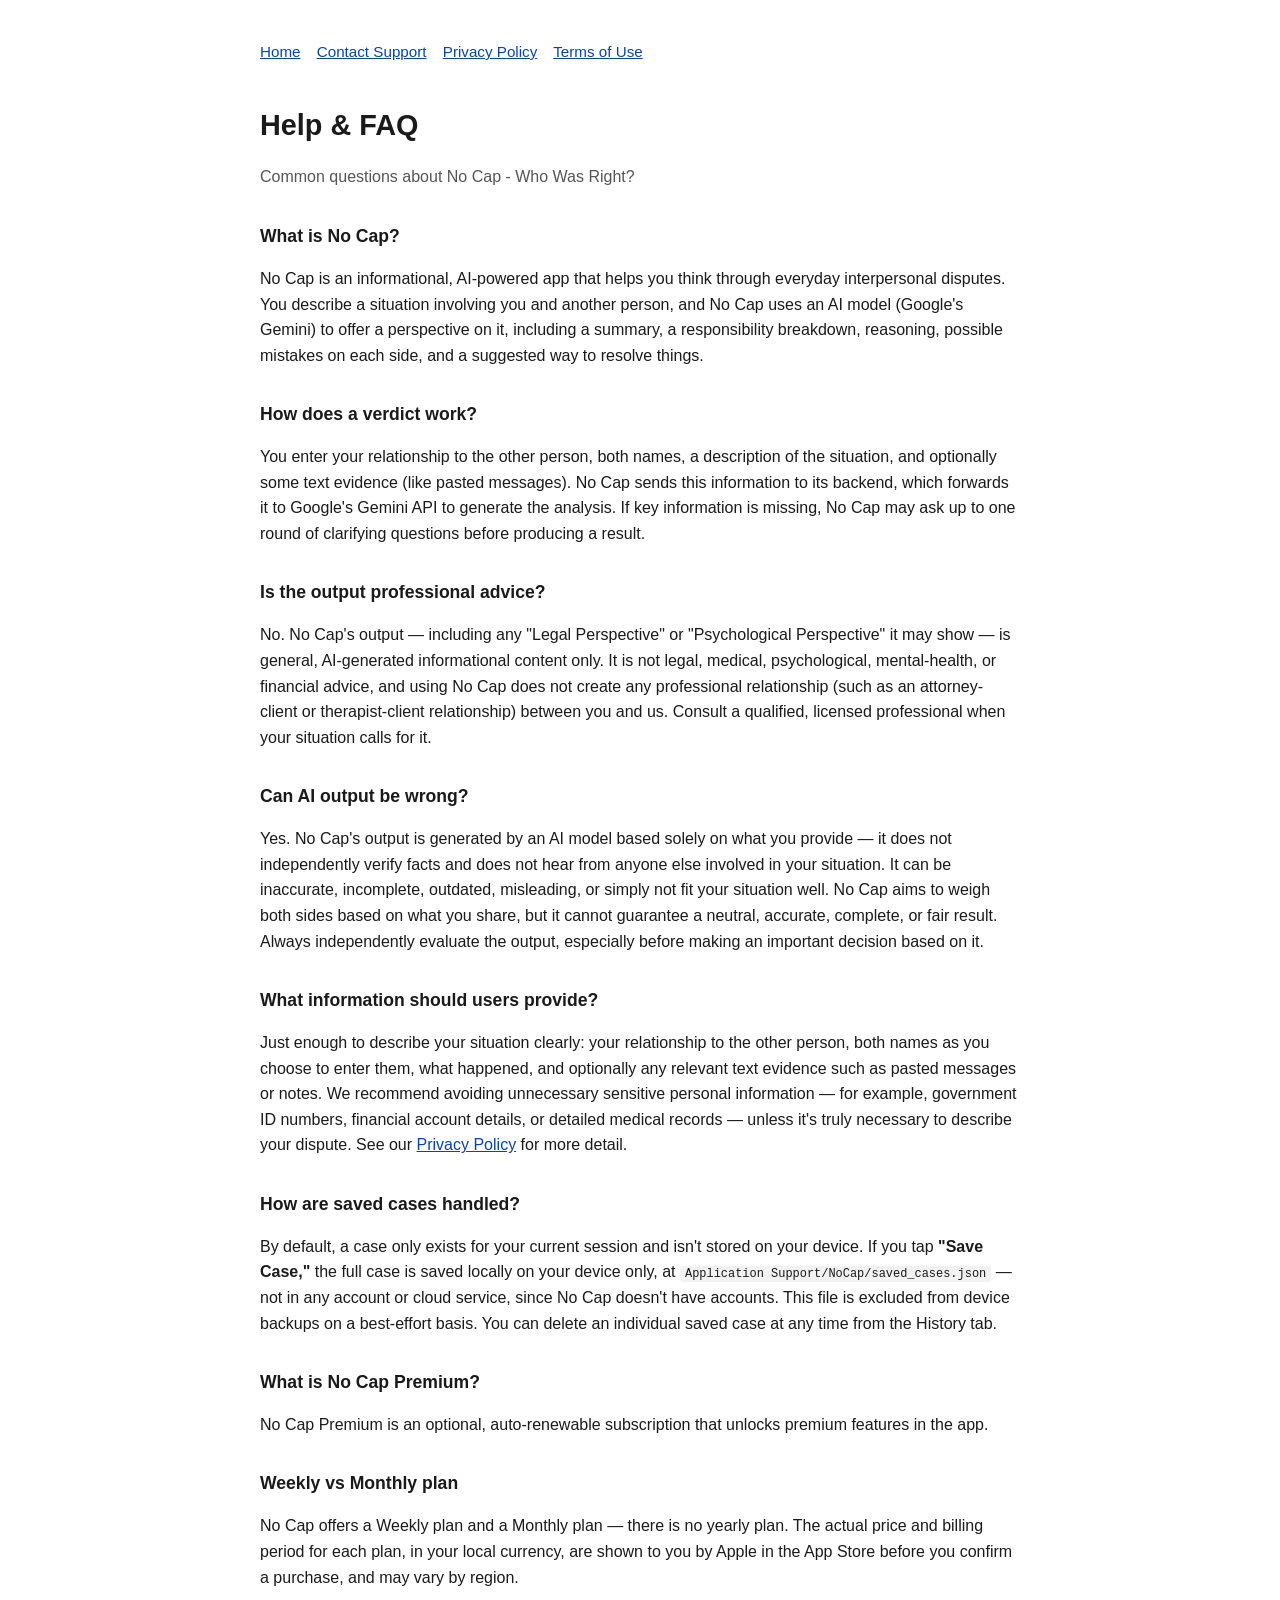
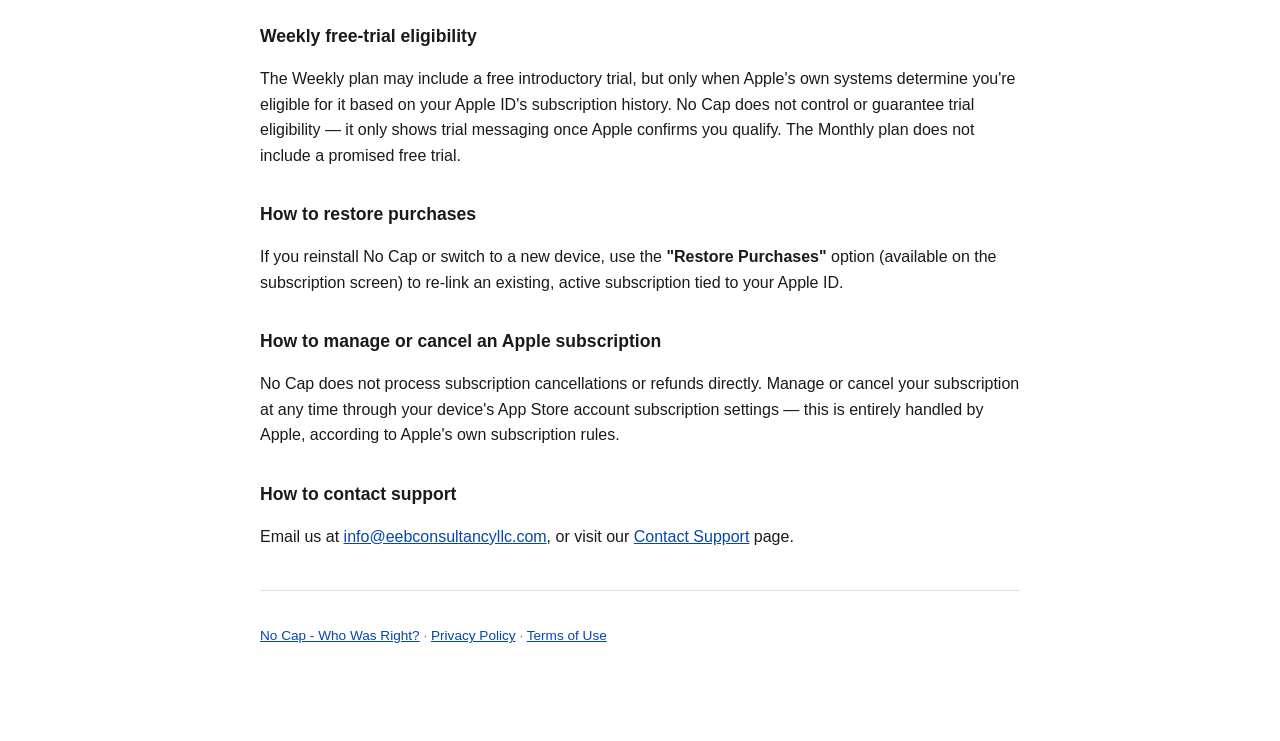
==== faq/index.html @ 3a34e77c "Restructure legal site into flat GitHub Pages routes Replaces the flat privacy-policy.html/terms-of-" ====
<!DOCTYPE html>
<html lang="en">
<head>
<meta charset="UTF-8">
<meta name="viewport" content="width=device-width, initial-scale=1.0">
<title>Help &amp; FAQ — No Cap</title>
<style>
  body {
    font-family: -apple-system, BlinkMacSystemFont, "Segoe UI", Roboto, Helvetica, Arial, sans-serif;
    max-width: 760px;
    margin: 0 auto;
    padding: 40px 20px 80px;
    line-height: 1.6;
    color: #1a1a1a;
    background: #ffffff;
  }
  h1 { font-size: 1.8em; margin-bottom: 0.2em; }
  h2 { font-size: 1.1em; margin-top: 1.8em; }
  .subtitle { color: #555; margin-bottom: 2em; }
  a { color: #0645AD; }
  code { background: #f2f2f2; padding: 1px 5px; border-radius: 3px; font-size: 0.92em; }
  nav.site-nav { margin-bottom: 2.5em; font-size: 0.95em; color: #555; }
  nav.site-nav a { margin-right: 12px; }
  footer.site-footer {
    margin-top: 3em;
    padding-top: 1.5em;
    border-top: 1px solid #e0e0e0;
    font-size: 0.85em;
    color: #666;
  }
</style>
</head>
<body>

<nav class="site-nav">
  <a href="../">Home</a>
  <a href="../support/">Contact Support</a>
  <a href="../privacy/">Privacy Policy</a>
  <a href="../terms/">Terms of Use</a>
</nav>

<h1>Help &amp; FAQ</h1>
<p class="subtitle">Common questions about No Cap - Who Was Right?</p>

<h2>What is No Cap?</h2>
<p>
No Cap is an informational, AI-powered app that helps you think through everyday interpersonal disputes.
You describe a situation involving you and another person, and No Cap uses an AI model (Google's Gemini) to
offer a perspective on it, including a summary, a responsibility breakdown, reasoning, possible mistakes on
each side, and a suggested way to resolve things.
</p>

<h2>How does a verdict work?</h2>
<p>
You enter your relationship to the other person, both names, a description of the situation, and optionally
some text evidence (like pasted messages). No Cap sends this information to its backend, which forwards it
to Google's Gemini API to generate the analysis. If key information is missing, No Cap may ask up to one
round of clarifying questions before producing a result.
</p>

<h2>Is the output professional advice?</h2>
<p>
No. No Cap's output — including any "Legal Perspective" or "Psychological Perspective" it may show — is
general, AI-generated informational content only. It is not legal, medical, psychological, mental-health, or
financial advice, and using No Cap does not create any professional relationship (such as an attorney-client
or therapist-client relationship) between you and us. Consult a qualified, licensed professional when your
situation calls for it.
</p>

<h2>Can AI output be wrong?</h2>
<p>
Yes. No Cap's output is generated by an AI model based solely on what you provide — it does not
independently verify facts and does not hear from anyone else involved in your situation. It can be
inaccurate, incomplete, outdated, misleading, or simply not fit your situation well. No Cap aims to weigh
both sides based on what you share, but it cannot guarantee a neutral, accurate, complete, or fair result.
Always independently evaluate the output, especially before making an important decision based on it.
</p>

<h2>What information should users provide?</h2>
<p>
Just enough to describe your situation clearly: your relationship to the other person, both names as you
choose to enter them, what happened, and optionally any relevant text evidence such as pasted messages or
notes. We recommend avoiding unnecessary sensitive personal information — for example, government ID
numbers, financial account details, or detailed medical records — unless it's truly necessary to describe
your dispute. See our <a href="../privacy/">Privacy Policy</a> for more detail.
</p>

<h2>How are saved cases handled?</h2>
<p>
By default, a case only exists for your current session and isn't stored on your device. If you tap
<strong>"Save Case,"</strong> the full case is saved locally on your device only, at
<code>Application Support/NoCap/saved_cases.json</code> — not in any account or cloud service, since No Cap
doesn't have accounts. This file is excluded from device backups on a best-effort basis. You can delete an
individual saved case at any time from the History tab.
</p>

<h2>What is No Cap Premium?</h2>
<p>
No Cap Premium is an optional, auto-renewable subscription that unlocks premium features in the app.
</p>

<h2>Weekly vs Monthly plan</h2>
<p>
No Cap offers a Weekly plan and a Monthly plan — there is no yearly plan. The actual price and billing
period for each plan, in your local currency, are shown to you by Apple in the App Store before you confirm
a purchase, and may vary by region.
</p>

<h2>Weekly free-trial eligibility</h2>
<p>
The Weekly plan may include a free introductory trial, but only when Apple's own systems determine you're
eligible for it based on your Apple ID's subscription history. No Cap does not control or guarantee trial
eligibility — it only shows trial messaging once Apple confirms you qualify. The Monthly plan does not
include a promised free trial.
</p>

<h2>How to restore purchases</h2>
<p>
If you reinstall No Cap or switch to a new device, use the <strong>"Restore Purchases"</strong> option
(available on the subscription screen) to re-link an existing, active subscription tied to your Apple ID.
</p>

<h2>How to manage or cancel an Apple subscription</h2>
<p>
No Cap does not process subscription cancellations or refunds directly. Manage or cancel your subscription
at any time through your device's App Store account subscription settings — this is entirely handled by
Apple, according to Apple's own subscription rules.
</p>

<h2>How to contact support</h2>
<p>
Email us at <a href="mailto:info@eebconsultancyllc.com">info@eebconsultancyllc.com</a>, or visit our
<a href="../support/">Contact Support</a> page.
</p>

<footer class="site-footer">
  <p><a href="../">No Cap - Who Was Right?</a> · <a href="../privacy/">Privacy Policy</a> · <a href="../terms/">Terms of Use</a></p>
</footer>

</body>
</html>
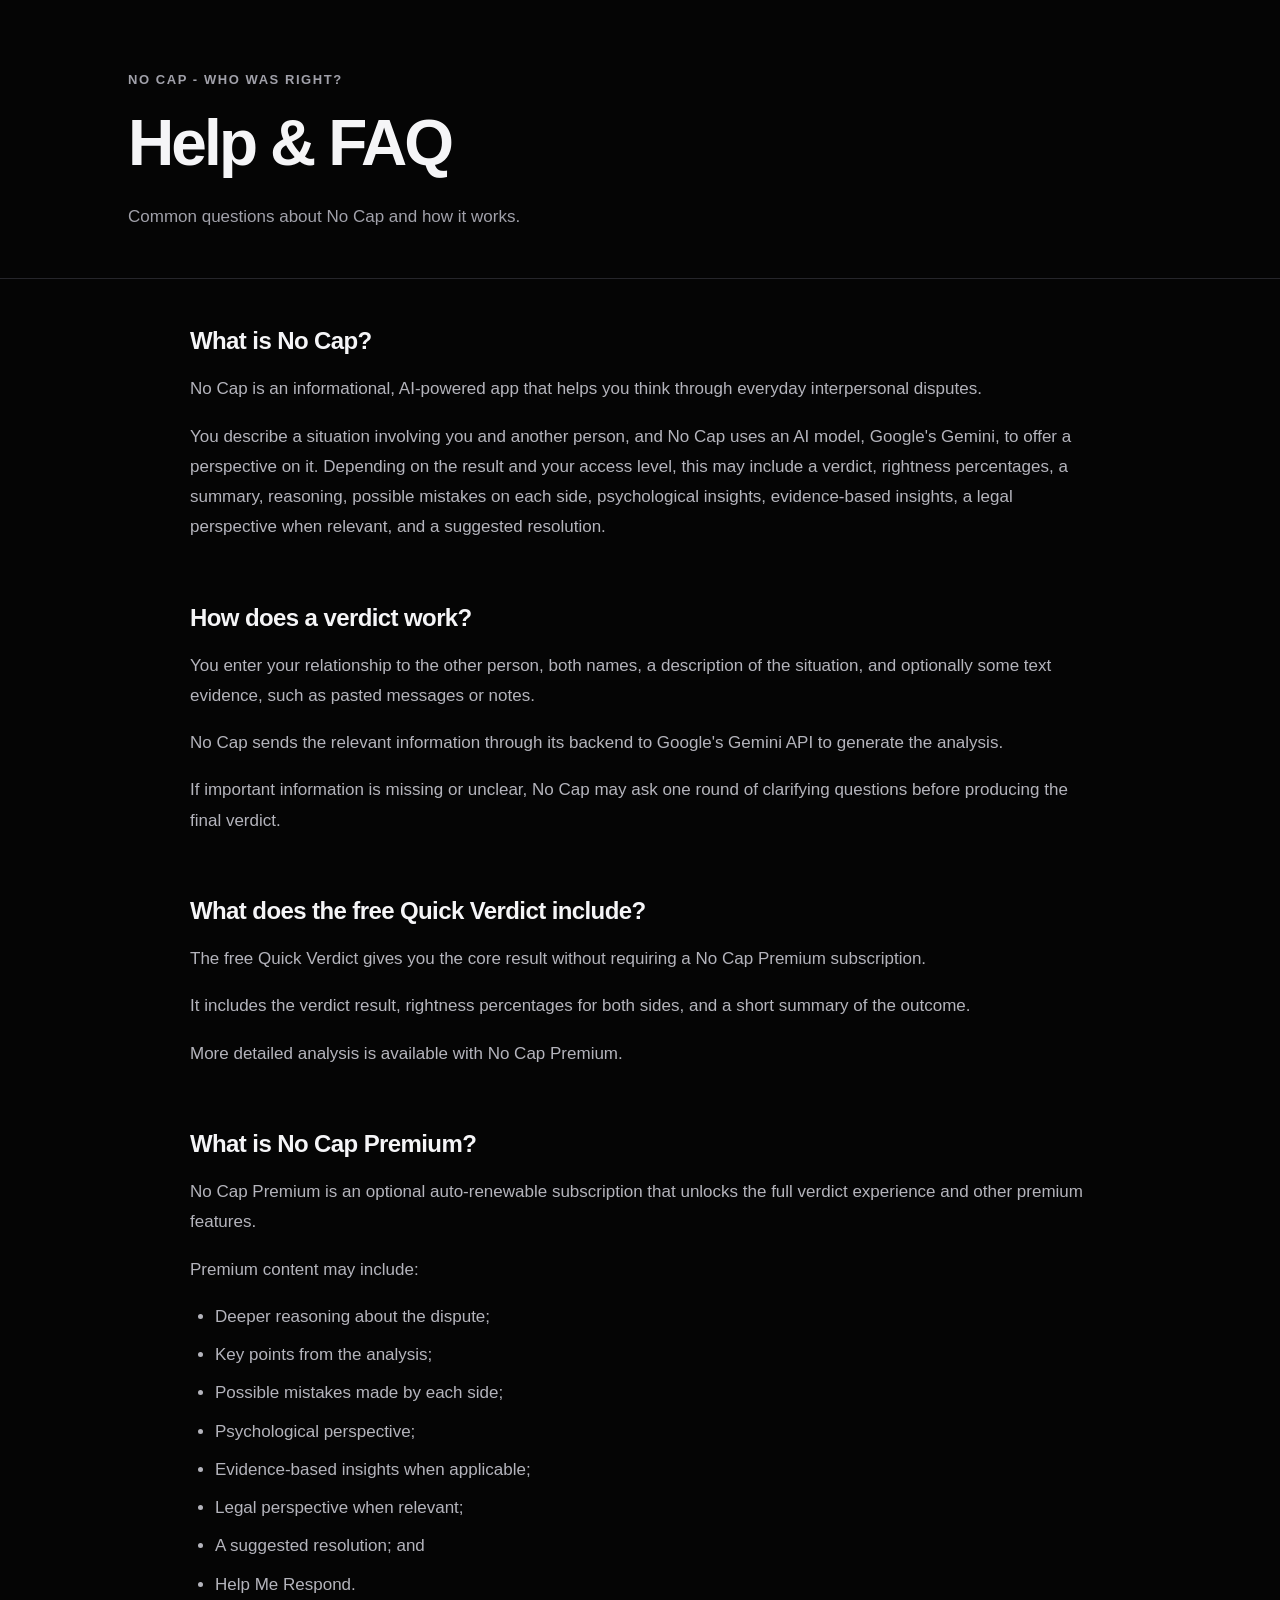
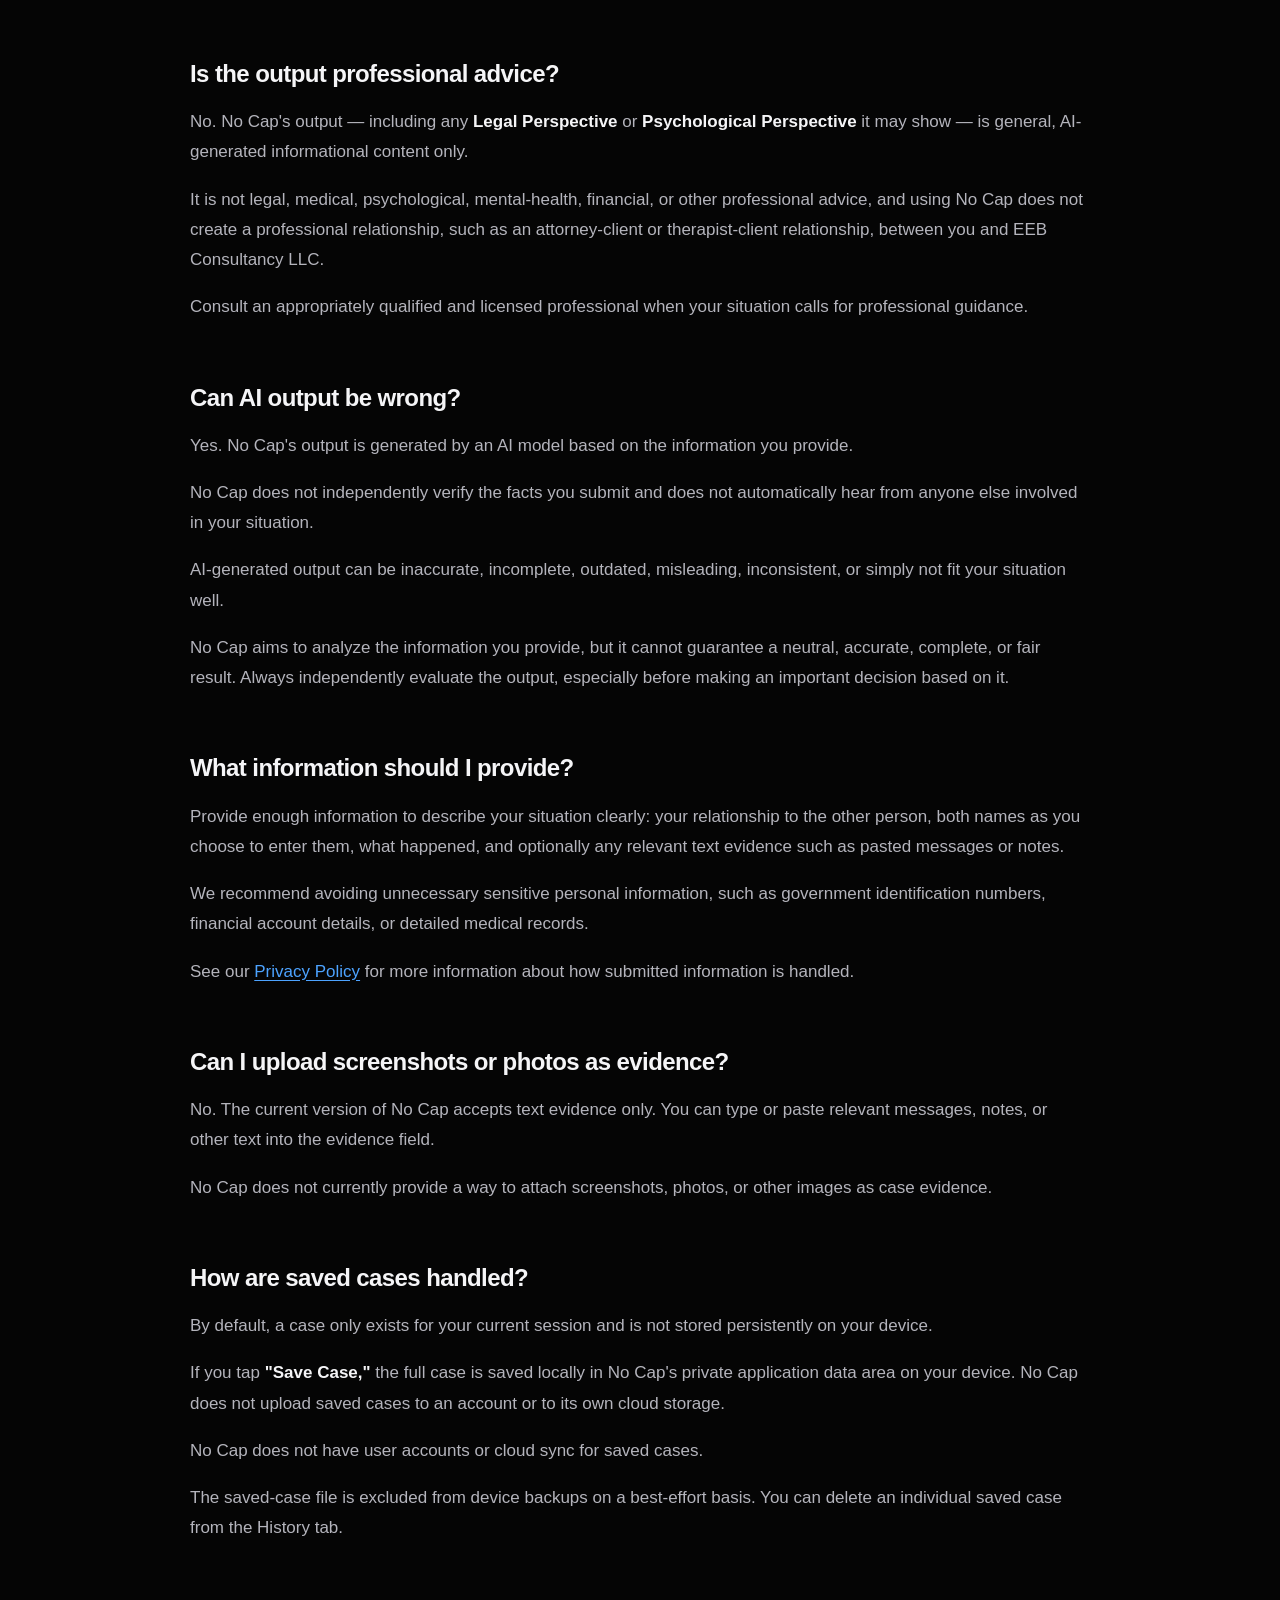
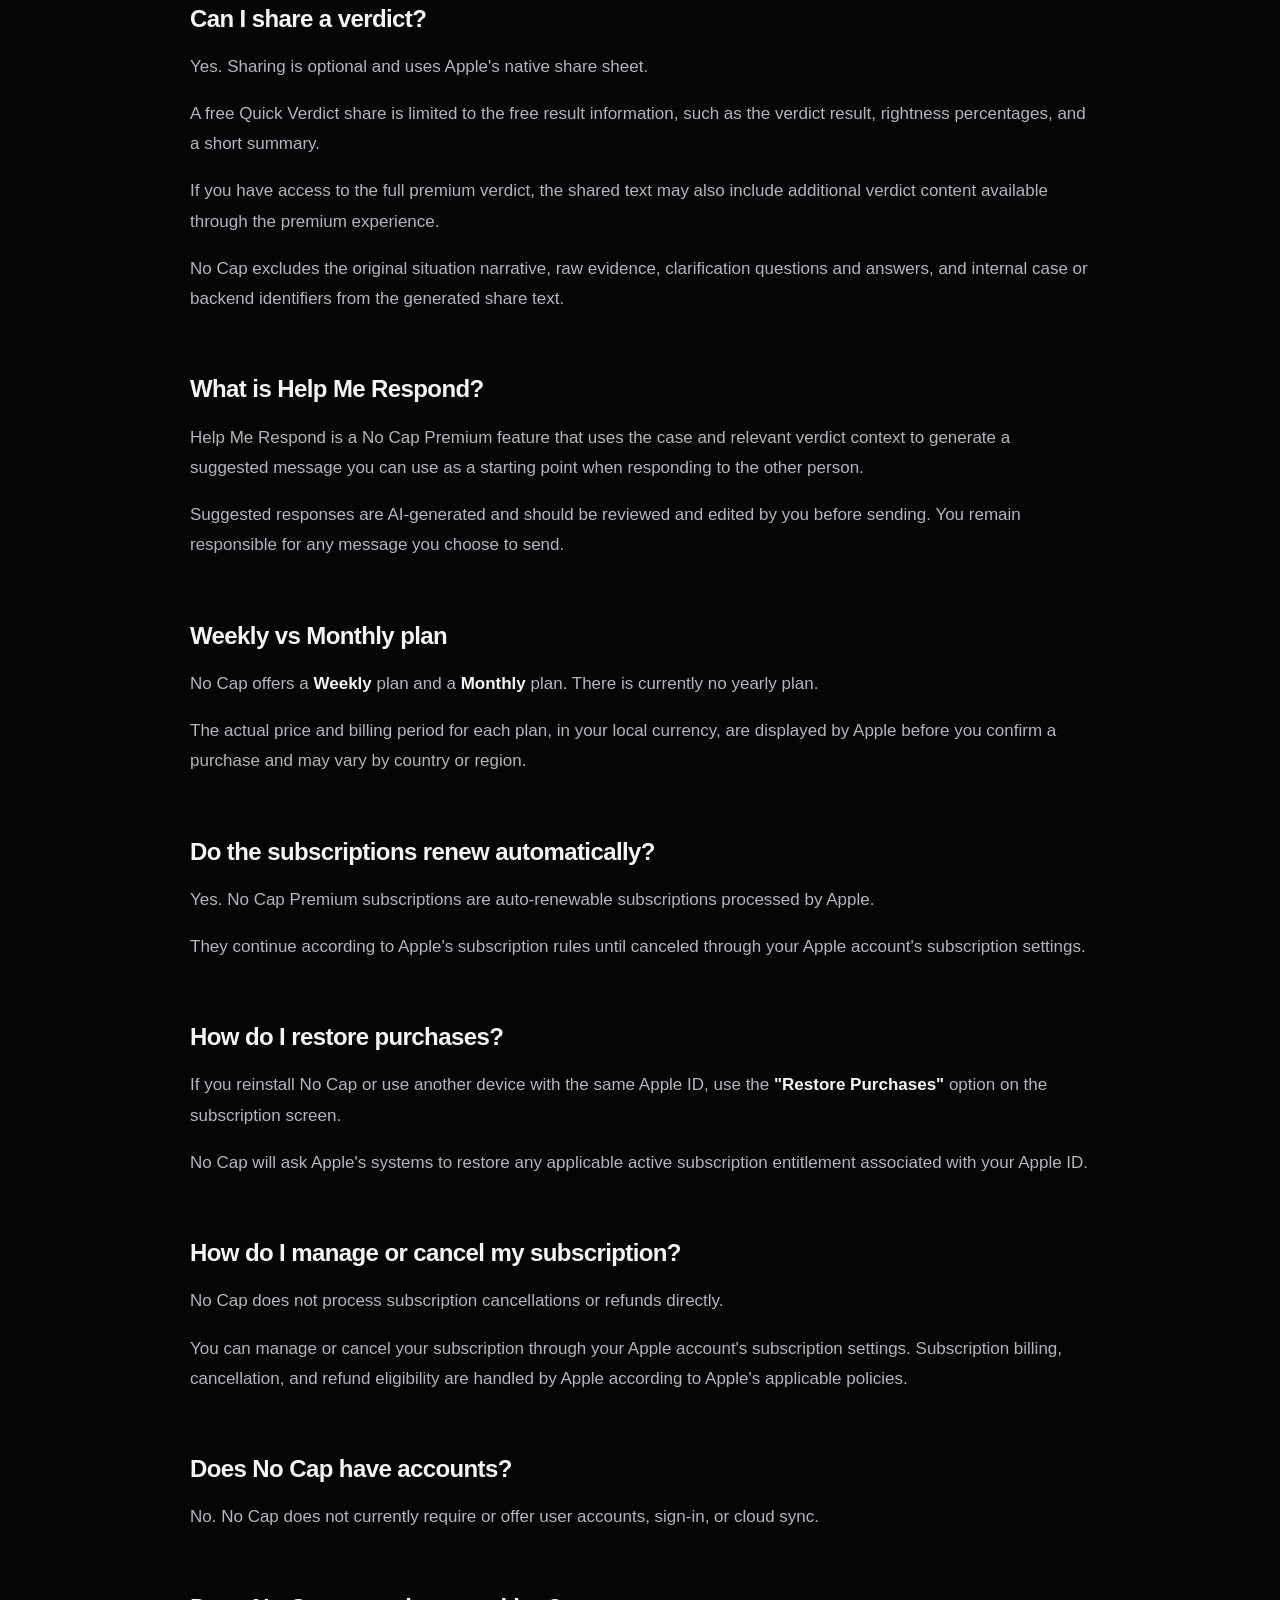
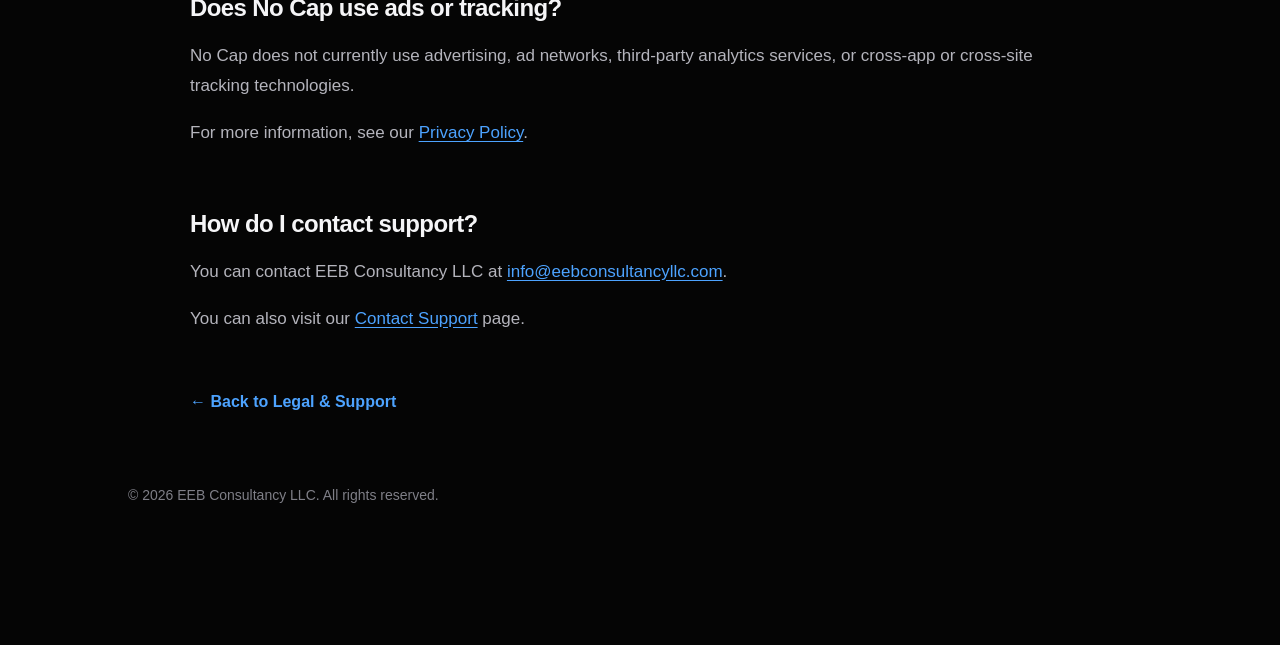
==== commit e858c43a: "Update index.html" ====
--- a/faq/index.html
+++ b/faq/index.html
@@ -1,141 +1,401 @@
-<!DOCTYPE html>
+<!doctype html>
 <html lang="en">
 <head>
-<meta charset="UTF-8">
-<meta name="viewport" content="width=device-width, initial-scale=1.0">
-<title>Help &amp; FAQ — No Cap</title>
-<style>
-  body {
-    font-family: -apple-system, BlinkMacSystemFont, "Segoe UI", Roboto, Helvetica, Arial, sans-serif;
-    max-width: 760px;
-    margin: 0 auto;
-    padding: 40px 20px 80px;
-    line-height: 1.6;
-    color: #1a1a1a;
-    background: #ffffff;
-  }
-  h1 { font-size: 1.8em; margin-bottom: 0.2em; }
-  h2 { font-size: 1.1em; margin-top: 1.8em; }
-  .subtitle { color: #555; margin-bottom: 2em; }
-  a { color: #0645AD; }
-  code { background: #f2f2f2; padding: 1px 5px; border-radius: 3px; font-size: 0.92em; }
-  nav.site-nav { margin-bottom: 2.5em; font-size: 0.95em; color: #555; }
-  nav.site-nav a { margin-right: 12px; }
-  footer.site-footer {
-    margin-top: 3em;
-    padding-top: 1.5em;
-    border-top: 1px solid #e0e0e0;
-    font-size: 0.85em;
-    color: #666;
-  }
-</style>
+  <meta charset="utf-8">
+  <meta name="viewport" content="width=device-width, initial-scale=1">
+
+  <title>Help &amp; FAQ — No Cap</title>
+
+  <meta
+    name="description"
+    content="Help and frequently asked questions for No Cap - Who Was Right?"
+  >
+
+  <link rel="stylesheet" href="../styles.css">
 </head>
-<body>
-
-<nav class="site-nav">
-  <a href="../">Home</a>
-  <a href="../support/">Contact Support</a>
-  <a href="../privacy/">Privacy Policy</a>
-  <a href="../terms/">Terms of Use</a>
-</nav>
-
-<h1>Help &amp; FAQ</h1>
-<p class="subtitle">Common questions about No Cap - Who Was Right?</p>
-
-<h2>What is No Cap?</h2>
-<p>
-No Cap is an informational, AI-powered app that helps you think through everyday interpersonal disputes.
-You describe a situation involving you and another person, and No Cap uses an AI model (Google's Gemini) to
-offer a perspective on it, including a summary, a responsibility breakdown, reasoning, possible mistakes on
-each side, and a suggested way to resolve things.
-</p>
-
-<h2>How does a verdict work?</h2>
-<p>
-You enter your relationship to the other person, both names, a description of the situation, and optionally
-some text evidence (like pasted messages). No Cap sends this information to its backend, which forwards it
-to Google's Gemini API to generate the analysis. If key information is missing, No Cap may ask up to one
-round of clarifying questions before producing a result.
-</p>
-
-<h2>Is the output professional advice?</h2>
-<p>
-No. No Cap's output — including any "Legal Perspective" or "Psychological Perspective" it may show — is
-general, AI-generated informational content only. It is not legal, medical, psychological, mental-health, or
-financial advice, and using No Cap does not create any professional relationship (such as an attorney-client
-or therapist-client relationship) between you and us. Consult a qualified, licensed professional when your
-situation calls for it.
-</p>
-
-<h2>Can AI output be wrong?</h2>
-<p>
-Yes. No Cap's output is generated by an AI model based solely on what you provide — it does not
-independently verify facts and does not hear from anyone else involved in your situation. It can be
-inaccurate, incomplete, outdated, misleading, or simply not fit your situation well. No Cap aims to weigh
-both sides based on what you share, but it cannot guarantee a neutral, accurate, complete, or fair result.
-Always independently evaluate the output, especially before making an important decision based on it.
-</p>
-
-<h2>What information should users provide?</h2>
-<p>
-Just enough to describe your situation clearly: your relationship to the other person, both names as you
-choose to enter them, what happened, and optionally any relevant text evidence such as pasted messages or
-notes. We recommend avoiding unnecessary sensitive personal information — for example, government ID
-numbers, financial account details, or detailed medical records — unless it's truly necessary to describe
-your dispute. See our <a href="../privacy/">Privacy Policy</a> for more detail.
-</p>
-
-<h2>How are saved cases handled?</h2>
-<p>
-By default, a case only exists for your current session and isn't stored on your device. If you tap
-<strong>"Save Case,"</strong> the full case is saved locally on your device only, at
-<code>Application Support/NoCap/saved_cases.json</code> — not in any account or cloud service, since No Cap
-doesn't have accounts. This file is excluded from device backups on a best-effort basis. You can delete an
-individual saved case at any time from the History tab.
-</p>
-
-<h2>What is No Cap Premium?</h2>
-<p>
-No Cap Premium is an optional, auto-renewable subscription that unlocks premium features in the app.
-</p>
-
-<h2>Weekly vs Monthly plan</h2>
-<p>
-No Cap offers a Weekly plan and a Monthly plan — there is no yearly plan. The actual price and billing
-period for each plan, in your local currency, are shown to you by Apple in the App Store before you confirm
-a purchase, and may vary by region.
-</p>
-
-<h2>Weekly free-trial eligibility</h2>
-<p>
-The Weekly plan may include a free introductory trial, but only when Apple's own systems determine you're
-eligible for it based on your Apple ID's subscription history. No Cap does not control or guarantee trial
-eligibility — it only shows trial messaging once Apple confirms you qualify. The Monthly plan does not
-include a promised free trial.
-</p>
-
-<h2>How to restore purchases</h2>
-<p>
-If you reinstall No Cap or switch to a new device, use the <strong>"Restore Purchases"</strong> option
-(available on the subscription screen) to re-link an existing, active subscription tied to your Apple ID.
-</p>
-
-<h2>How to manage or cancel an Apple subscription</h2>
-<p>
-No Cap does not process subscription cancellations or refunds directly. Manage or cancel your subscription
-at any time through your device's App Store account subscription settings — this is entirely handled by
-Apple, according to Apple's own subscription rules.
-</p>
-
-<h2>How to contact support</h2>
-<p>
-Email us at <a href="mailto:info@eebconsultancyllc.com">info@eebconsultancyllc.com</a>, or visit our
-<a href="../support/">Contact Support</a> page.
-</p>
-
-<footer class="site-footer">
-  <p><a href="../">No Cap - Who Was Right?</a> · <a href="../privacy/">Privacy Policy</a> · <a href="../terms/">Terms of Use</a></p>
-</footer>
+
+<body class="legal-page">
+
+  <header class="legal-header">
+    <div class="container">
+      <p class="eyebrow">No Cap - Who Was Right?</p>
+      <h1>Help &amp; FAQ</h1>
+      <p class="subtitle">
+        Common questions about No Cap and how it works.
+      </p>
+    </div>
+  </header>
+
+
+  <main class="legal-content">
+
+    <section>
+      <h2>What is No Cap?</h2>
+
+      <p>
+        No Cap is an informational, AI-powered app that helps you think
+        through everyday interpersonal disputes.
+      </p>
+
+      <p>
+        You describe a situation involving you and another person, and
+        No Cap uses an AI model, Google's Gemini, to offer a perspective
+        on it. Depending on the result and your access level, this may
+        include a verdict, rightness percentages, a summary, reasoning,
+        possible mistakes on each side, psychological insights,
+        evidence-based insights, a legal perspective when relevant,
+        and a suggested resolution.
+      </p>
+    </section>
+
+
+    <section>
+      <h2>How does a verdict work?</h2>
+
+      <p>
+        You enter your relationship to the other person, both names, a
+        description of the situation, and optionally some text evidence,
+        such as pasted messages or notes.
+      </p>
+
+      <p>
+        No Cap sends the relevant information through its backend to
+        Google's Gemini API to generate the analysis.
+      </p>
+
+      <p>
+        If important information is missing or unclear, No Cap may ask
+        one round of clarifying questions before producing the final
+        verdict.
+      </p>
+    </section>
+
+
+    <section>
+      <h2>What does the free Quick Verdict include?</h2>
+
+      <p>
+        The free Quick Verdict gives you the core result without
+        requiring a No Cap Premium subscription.
+      </p>
+
+      <p>
+        It includes the verdict result, rightness percentages for both
+        sides, and a short summary of the outcome.
+      </p>
+
+      <p>
+        More detailed analysis is available with No Cap Premium.
+      </p>
+    </section>
+
+
+    <section>
+      <h2>What is No Cap Premium?</h2>
+
+      <p>
+        No Cap Premium is an optional auto-renewable subscription that
+        unlocks the full verdict experience and other premium features.
+      </p>
+
+      <p>Premium content may include:</p>
+
+      <ul>
+        <li>Deeper reasoning about the dispute;</li>
+        <li>Key points from the analysis;</li>
+        <li>Possible mistakes made by each side;</li>
+        <li>Psychological perspective;</li>
+        <li>Evidence-based insights when applicable;</li>
+        <li>Legal perspective when relevant;</li>
+        <li>A suggested resolution; and</li>
+        <li>Help Me Respond.</li>
+      </ul>
+    </section>
+
+
+    <section>
+      <h2>Is the output professional advice?</h2>
+
+      <p>
+        No. No Cap's output — including any
+        <strong>Legal Perspective</strong> or
+        <strong>Psychological Perspective</strong> it may show — is
+        general, AI-generated informational content only.
+      </p>
+
+      <p>
+        It is not legal, medical, psychological, mental-health,
+        financial, or other professional advice, and using No Cap does
+        not create a professional relationship, such as an
+        attorney-client or therapist-client relationship, between you
+        and EEB Consultancy LLC.
+      </p>
+
+      <p>
+        Consult an appropriately qualified and licensed professional
+        when your situation calls for professional guidance.
+      </p>
+    </section>
+
+
+    <section>
+      <h2>Can AI output be wrong?</h2>
+
+      <p>
+        Yes. No Cap's output is generated by an AI model based on the
+        information you provide.
+      </p>
+
+      <p>
+        No Cap does not independently verify the facts you submit and
+        does not automatically hear from anyone else involved in your
+        situation.
+      </p>
+
+      <p>
+        AI-generated output can be inaccurate, incomplete, outdated,
+        misleading, inconsistent, or simply not fit your situation well.
+      </p>
+
+      <p>
+        No Cap aims to analyze the information you provide, but it
+        cannot guarantee a neutral, accurate, complete, or fair result.
+        Always independently evaluate the output, especially before
+        making an important decision based on it.
+      </p>
+    </section>
+
+
+    <section>
+      <h2>What information should I provide?</h2>
+
+      <p>
+        Provide enough information to describe your situation clearly:
+        your relationship to the other person, both names as you choose
+        to enter them, what happened, and optionally any relevant text
+        evidence such as pasted messages or notes.
+      </p>
+
+      <p>
+        We recommend avoiding unnecessary sensitive personal
+        information, such as government identification numbers,
+        financial account details, or detailed medical records.
+      </p>
+
+      <p>
+        See our
+        <a class="inline-link" href="../privacy/">Privacy Policy</a>
+        for more information about how submitted information is handled.
+      </p>
+    </section>
+
+
+    <section>
+      <h2>Can I upload screenshots or photos as evidence?</h2>
+
+      <p>
+        No. The current version of No Cap accepts text evidence only.
+        You can type or paste relevant messages, notes, or other text
+        into the evidence field.
+      </p>
+
+      <p>
+        No Cap does not currently provide a way to attach screenshots,
+        photos, or other images as case evidence.
+      </p>
+    </section>
+
+
+    <section>
+      <h2>How are saved cases handled?</h2>
+
+      <p>
+        By default, a case only exists for your current session and is
+        not stored persistently on your device.
+      </p>
+
+      <p>
+        If you tap <strong>"Save Case,"</strong> the full case is saved
+        locally in No Cap's private application data area on your device.
+        No Cap does not upload saved cases to an account or to its own
+        cloud storage.
+      </p>
+
+      <p>
+        No Cap does not have user accounts or cloud sync for saved cases.
+      </p>
+
+      <p>
+        The saved-case file is excluded from device backups on a
+        best-effort basis. You can delete an individual saved case from
+        the History tab.
+      </p>
+    </section>
+
+
+    <section>
+      <h2>Can I share a verdict?</h2>
+
+      <p>
+        Yes. Sharing is optional and uses Apple's native share sheet.
+      </p>
+
+      <p>
+        A free Quick Verdict share is limited to the free result
+        information, such as the verdict result, rightness percentages,
+        and a short summary.
+      </p>
+
+      <p>
+        If you have access to the full premium verdict, the shared text
+        may also include additional verdict content available through
+        the premium experience.
+      </p>
+
+      <p>
+        No Cap excludes the original situation narrative, raw evidence,
+        clarification questions and answers, and internal case or
+        backend identifiers from the generated share text.
+      </p>
+    </section>
+
+
+    <section>
+      <h2>What is Help Me Respond?</h2>
+
+      <p>
+        Help Me Respond is a No Cap Premium feature that uses the case
+        and relevant verdict context to generate a suggested message you
+        can use as a starting point when responding to the other person.
+      </p>
+
+      <p>
+        Suggested responses are AI-generated and should be reviewed and
+        edited by you before sending. You remain responsible for any
+        message you choose to send.
+      </p>
+    </section>
+
+
+    <section>
+      <h2>Weekly vs Monthly plan</h2>
+
+      <p>
+        No Cap offers a <strong>Weekly</strong> plan and a
+        <strong>Monthly</strong> plan. There is currently no yearly plan.
+      </p>
+
+      <p>
+        The actual price and billing period for each plan, in your local
+        currency, are displayed by Apple before you confirm a purchase
+        and may vary by country or region.
+      </p>
+    </section>
+
+
+    <section>
+      <h2>Do the subscriptions renew automatically?</h2>
+
+      <p>
+        Yes. No Cap Premium subscriptions are auto-renewable
+        subscriptions processed by Apple.
+      </p>
+
+      <p>
+        They continue according to Apple's subscription rules until
+        canceled through your Apple account's subscription settings.
+      </p>
+    </section>
+
+
+    <section>
+      <h2>How do I restore purchases?</h2>
+
+      <p>
+        If you reinstall No Cap or use another device with the same
+        Apple ID, use the <strong>"Restore Purchases"</strong> option
+        on the subscription screen.
+      </p>
+
+      <p>
+        No Cap will ask Apple's systems to restore any applicable active
+        subscription entitlement associated with your Apple ID.
+      </p>
+    </section>
+
+
+    <section>
+      <h2>How do I manage or cancel my subscription?</h2>
+
+      <p>
+        No Cap does not process subscription cancellations or refunds
+        directly.
+      </p>
+
+      <p>
+        You can manage or cancel your subscription through your Apple
+        account's subscription settings. Subscription billing,
+        cancellation, and refund eligibility are handled by Apple
+        according to Apple's applicable policies.
+      </p>
+    </section>
+
+
+    <section>
+      <h2>Does No Cap have accounts?</h2>
+
+      <p>
+        No. No Cap does not currently require or offer user accounts,
+        sign-in, or cloud sync.
+      </p>
+    </section>
+
+
+    <section>
+      <h2>Does No Cap use ads or tracking?</h2>
+
+      <p>
+        No Cap does not currently use advertising, ad networks,
+        third-party analytics services, or cross-app or cross-site
+        tracking technologies.
+      </p>
+
+      <p>
+        For more information, see our
+        <a class="inline-link" href="../privacy/">Privacy Policy</a>.
+      </p>
+    </section>
+
+
+    <section>
+      <h2>How do I contact support?</h2>
+
+      <p>
+        You can contact EEB Consultancy LLC at
+        <a
+          class="inline-link"
+          href="mailto:info@eebconsultancyllc.com"
+        >info@eebconsultancyllc.com</a>.
+      </p>
+
+      <p>
+        You can also visit our
+        <a class="inline-link" href="../support/">Contact Support</a>
+        page.
+      </p>
+    </section>
+
+
+    <a class="back-link" href="../">← Back to Legal &amp; Support</a>
+
+  </main>
+
+
+  <footer class="footer">
+    <div class="container">
+      <p>© 2026 EEB Consultancy LLC. All rights reserved.</p>
+    </div>
+  </footer>
 
 </body>
 </html>
--- a/styles.css
+++ b/styles.css
@@ -0,0 +1,473 @@
+:root {
+  color-scheme: dark;
+
+  --bg: #050505;
+  --surface: #0b0b0d;
+  --surface-hover: #111116;
+
+  --text: #f5f5f7;
+  --secondary: #a1a1aa;
+  --body-text: #b4b4bc;
+
+  --border: #26262b;
+
+  --accent: #4da3ff;
+  --accent-soft: rgba(77, 163, 255, 0.12);
+
+  --max-width: 1024px;
+}
+
+
+/* --------------------------------
+   Base
+-------------------------------- */
+
+* {
+  box-sizing: border-box;
+}
+
+html {
+  scroll-behavior: smooth;
+}
+
+body {
+  margin: 0;
+  background: var(--bg);
+  color: var(--text);
+
+  font-family:
+    -apple-system,
+    BlinkMacSystemFont,
+    "SF Pro Display",
+    "SF Pro Text",
+    "Helvetica Neue",
+    Arial,
+    sans-serif;
+
+  -webkit-font-smoothing: antialiased;
+  text-rendering: optimizeLegibility;
+}
+
+a {
+  color: inherit;
+}
+
+.container {
+  width: min(calc(100% - 40px), var(--max-width));
+  margin: 0 auto;
+}
+
+
+/* --------------------------------
+   Home Hero
+-------------------------------- */
+
+.hero {
+  padding: 78px 0 52px;
+  border-bottom: 1px solid var(--border);
+}
+
+.eyebrow {
+  margin: 0 0 24px;
+
+  color: var(--secondary);
+
+  font-size: 13px;
+  font-weight: 700;
+  letter-spacing: 0.12em;
+  text-transform: uppercase;
+}
+
+h1 {
+  margin: 0;
+  max-width: 850px;
+
+  font-size: clamp(42px, 7vw, 68px);
+  line-height: 1.03;
+  letter-spacing: -0.045em;
+  font-weight: 750;
+}
+
+.hero-copy {
+  max-width: 700px;
+  margin: 28px 0 0;
+
+  color: var(--secondary);
+
+  font-size: 19px;
+  line-height: 1.65;
+}
+
+
+/* --------------------------------
+   Home Cards
+-------------------------------- */
+
+.cards-section {
+  padding: 0 0 2px;
+  border-bottom: 1px solid var(--border);
+}
+
+.cards {
+  display: grid;
+  grid-template-columns: repeat(2, 1fr);
+  gap: 24px;
+
+  padding: 0 0 4px;
+
+  transform: translateY(-2px);
+}
+
+.card {
+  min-height: 255px;
+  padding: 34px;
+
+  border: 1px solid var(--border);
+  border-radius: 20px;
+
+  background: var(--surface);
+
+  text-decoration: none;
+
+  transition:
+    transform 180ms ease,
+    border-color 180ms ease,
+    background 180ms ease;
+}
+
+.card:hover {
+  transform: translateY(-2px);
+  border-color: var(--accent);
+  background: var(--surface-hover);
+}
+
+.card:focus-visible {
+  outline: 2px solid var(--accent);
+  outline-offset: 4px;
+}
+
+.card h2 {
+  margin: 0 0 14px;
+
+  font-size: 22px;
+  line-height: 1.25;
+  letter-spacing: -0.02em;
+}
+
+.card p {
+  margin: 0;
+
+  color: var(--secondary);
+
+  font-size: 17px;
+  line-height: 1.7;
+}
+
+.card-link {
+  display: inline-block;
+  margin-top: 24px;
+
+  color: var(--accent);
+
+  font-size: 16px;
+  font-weight: 650;
+}
+
+
+/* --------------------------------
+   Legal Pages
+-------------------------------- */
+
+.legal-page {
+  padding-bottom: 90px;
+}
+
+.legal-header {
+  padding: 72px 0 48px;
+  border-bottom: 1px solid var(--border);
+}
+
+.legal-header h1 {
+  font-size: clamp(42px, 6vw, 64px);
+}
+
+.updated,
+.subtitle {
+  margin: 26px 0 0;
+
+  color: var(--secondary);
+
+  font-size: 17px;
+  line-height: 1.6;
+}
+
+.legal-content {
+  width: min(calc(100% - 40px), 900px);
+  margin: 0 auto;
+
+  padding: 4px 0 40px;
+}
+
+.legal-content section {
+  padding-top: 42px;
+}
+
+.legal-content h2 {
+  margin: 0 0 18px;
+
+  font-size: 24px;
+  line-height: 1.3;
+  letter-spacing: -0.025em;
+}
+
+.legal-content h3 {
+  margin: 30px 0 14px;
+
+  font-size: 18px;
+  line-height: 1.4;
+}
+
+.legal-content p,
+.legal-content li,
+.legal-content dd {
+  color: var(--body-text);
+
+  font-size: 17px;
+  line-height: 1.78;
+}
+
+.legal-content ul,
+.legal-content ol {
+  padding-left: 25px;
+}
+
+.legal-content li {
+  margin-bottom: 8px;
+}
+
+.legal-content strong {
+  color: var(--text);
+  font-weight: 650;
+}
+
+.legal-content code {
+  padding: 2px 6px;
+
+  border: 1px solid var(--border);
+  border-radius: 5px;
+
+  background: var(--surface);
+
+  color: var(--text);
+
+  font-size: 0.9em;
+}
+
+
+/* --------------------------------
+   Inline Links
+-------------------------------- */
+
+.inline-link,
+.legal-content a:not(.back-link):not(.button) {
+  color: var(--accent);
+
+  text-decoration: underline;
+  text-underline-offset: 3px;
+}
+
+
+/* --------------------------------
+   Information / Privacy Note
+-------------------------------- */
+
+.note {
+  margin: 26px 0;
+  padding: 20px 22px;
+
+  border: 1px solid var(--border);
+  border-left: 3px solid var(--accent);
+  border-radius: 12px;
+
+  background: var(--surface);
+}
+
+.note p,
+.note {
+  color: var(--body-text);
+
+  font-size: 16px;
+  line-height: 1.7;
+}
+
+
+/* --------------------------------
+   Support Contact Card
+-------------------------------- */
+
+.contact-card {
+  margin: 42px 0 12px;
+  padding: 28px;
+
+  border: 1px solid var(--border);
+  border-radius: 18px;
+
+  background: var(--surface);
+}
+
+.contact-card dl {
+  margin: 0;
+}
+
+.contact-card dt {
+  margin-top: 20px;
+
+  color: var(--secondary);
+
+  font-size: 13px;
+  font-weight: 700;
+  letter-spacing: 0.08em;
+  text-transform: uppercase;
+}
+
+.contact-card dt:first-child {
+  margin-top: 0;
+}
+
+.contact-card dd {
+  margin: 6px 0 0;
+}
+
+.contact-card a {
+  color: var(--accent);
+}
+
+
+/* --------------------------------
+   Buttons
+-------------------------------- */
+
+.button {
+  display: inline-block;
+
+  margin-top: 24px;
+  padding: 13px 20px;
+
+  border-radius: 10px;
+
+  background: var(--text);
+  color: var(--bg) !important;
+
+  font-size: 16px;
+  font-weight: 650;
+
+  text-decoration: none !important;
+
+  transition:
+    opacity 180ms ease,
+    transform 180ms ease;
+}
+
+.button:hover {
+  opacity: 0.9;
+  transform: translateY(-1px);
+}
+
+.button:focus-visible {
+  outline: 2px solid var(--accent);
+  outline-offset: 4px;
+}
+
+
+/* --------------------------------
+   Back Link
+-------------------------------- */
+
+.back-link {
+  display: inline-block;
+
+  margin-top: 42px;
+
+  color: var(--accent);
+
+  font-weight: 600;
+  text-decoration: none;
+}
+
+.back-link:hover {
+  text-decoration: underline;
+  text-underline-offset: 4px;
+}
+
+
+/* --------------------------------
+   Footer
+-------------------------------- */
+
+.footer {
+  padding: 36px 0 52px;
+}
+
+.footer p {
+  margin: 0;
+
+  color: #7f7f87;
+
+  font-size: 14px;
+}
+
+
+/* --------------------------------
+   Mobile
+-------------------------------- */
+
+@media (max-width: 720px) {
+
+  .container {
+    width: min(calc(100% - 32px), var(--max-width));
+  }
+
+  .hero {
+    padding: 56px 0 42px;
+  }
+
+  .hero-copy {
+    font-size: 17px;
+  }
+
+  .cards {
+    grid-template-columns: 1fr;
+    gap: 16px;
+  }
+
+  .card {
+    min-height: auto;
+    padding: 26px;
+  }
+
+  .legal-header {
+    padding: 54px 0 38px;
+  }
+
+  .legal-content {
+    width: min(calc(100% - 32px), 900px);
+  }
+
+  .legal-content section {
+    padding-top: 34px;
+  }
+
+  .legal-content h2 {
+    font-size: 22px;
+  }
+
+  .legal-content p,
+  .legal-content li,
+  .legal-content dd {
+    font-size: 16px;
+  }
+
+  .contact-card {
+    padding: 22px;
+  }
+}
